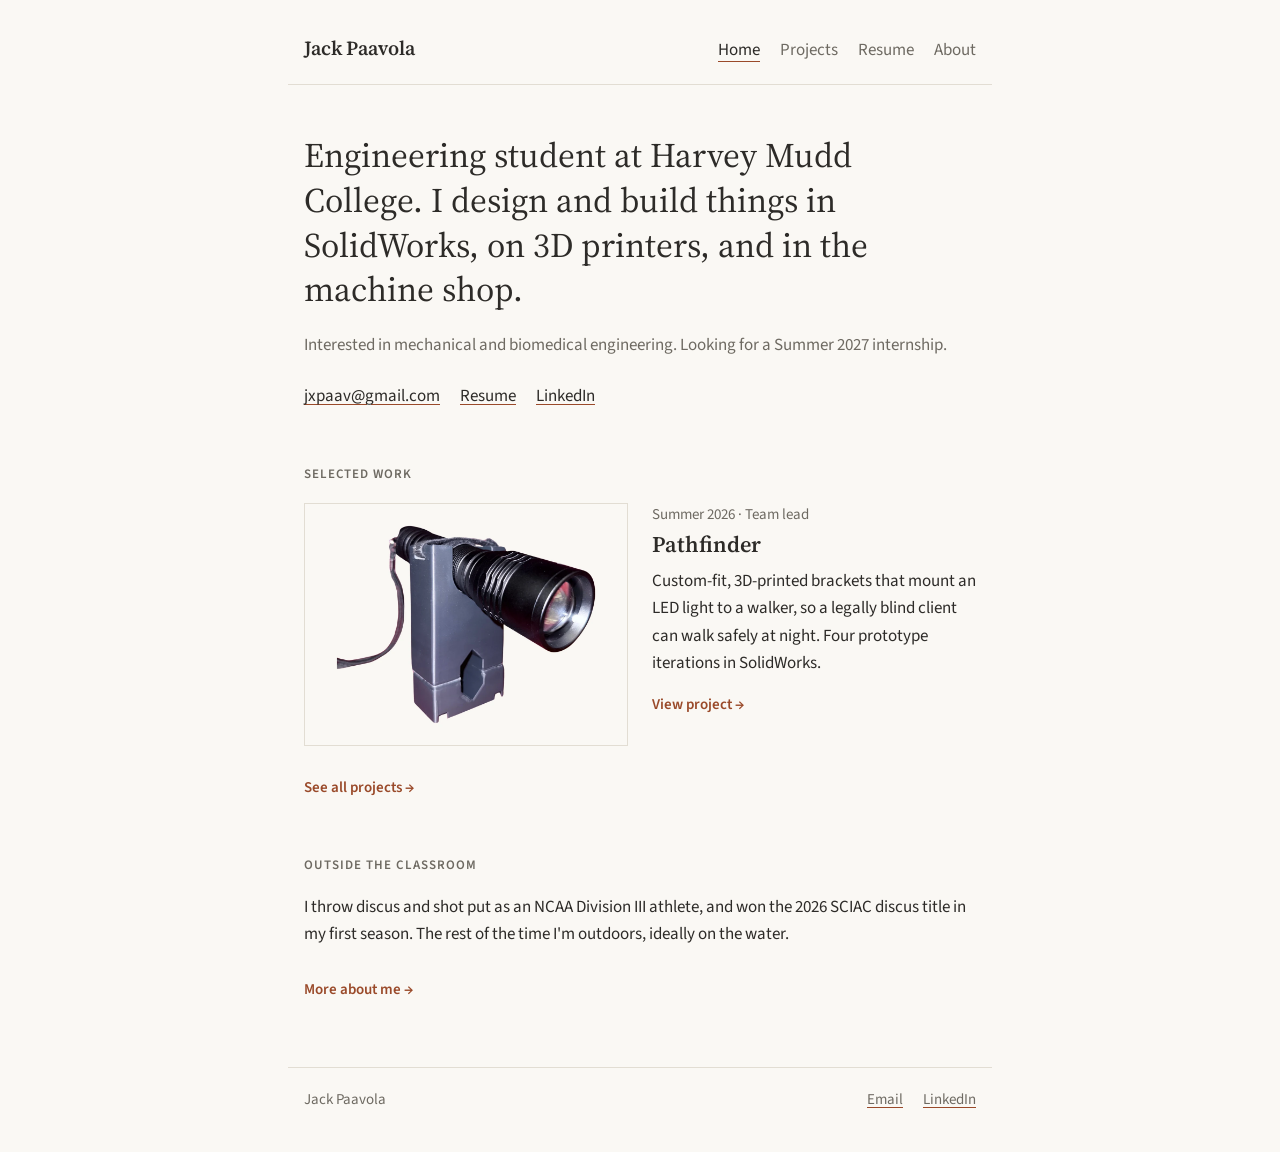
==== public/index.html @ 9d7a4e8f "Serve site from public/ via Cloudflare Workers static assets Co-Authored-By: Claude Opus 5.5 <norepl" ====
<!doctype html>
<html lang="en">
<head>
  <meta charset="utf-8">
  <meta name="viewport" content="width=device-width, initial-scale=1">
  <title>Jack Paavola</title>
  <meta name="description" content="Jack Paavola, engineering student at Harvey Mudd College. Projects, resume, and contact.">
  <link rel="preconnect" href="https://fonts.googleapis.com">
  <link rel="preconnect" href="https://fonts.gstatic.com" crossorigin>
  <link href="https://fonts.googleapis.com/css2?family=Source+Sans+3:ital,wght@0,400;0,600;1,400&family=Source+Serif+4:opsz,wght@8..60,400;8..60,600&display=swap" rel="stylesheet">
  <link rel="stylesheet" href="styles.css">
</head>
<body>
  <header class="site-header wrap">
    <a class="wordmark" href="index.html">Jack Paavola</a>
    <nav class="site-nav">
      <a href="index.html" aria-current="page">Home</a>
      <a href="projects.html">Projects</a>
      <a href="resume.html">Resume</a>
      <a href="about.html">About</a>
    </nav>
  </header>

  <main class="wrap">
    <section class="intro">
      <h1>Engineering student at Harvey Mudd College. I design and build things in SolidWorks, on 3D printers, and in the machine shop.</h1>
      <p class="lede">Interested in mechanical and biomedical engineering. Looking for a Summer 2027 internship.</p>
      <div class="inline-links">
        <a href="mailto:jxpaav@gmail.com">jxpaav@gmail.com</a>
        <a href="resume.html">Resume</a>
        <a href="https://www.linkedin.com/in/jackpaavola">LinkedIn</a>
      </div>
    </section>

    <section class="section">
      <h2 class="label">Selected work</h2>

      <!-- Whole card is clickable: the title link stretches over it (see .card in styles.css) -->
      <article class="feature card">
        <img class="shot" src="assets/pathfinder-photo-mounted.webp" width="1200" height="900" alt="The finished Pathfinder mount: a grey 3D-printed bracket clamping a black flashlight, held in place with a strap">
        <div>
          <p class="meta">Summer 2026 · Team lead</p>
          <h3><a href="projects/pathfinder.html">Pathfinder</a></h3>
          <p>Custom-fit, 3D-printed brackets that mount an LED light to a walker, so a legally blind client can walk safely at night. Four prototype iterations in SolidWorks.</p>
          <p class="more" aria-hidden="true">View project <span class="arrow">&rarr;</span></p>
        </div>
      </article>

      <p class="see-all"><a href="projects.html">See all projects <span class="arrow">&rarr;</span></a></p>
    </section>

    <section class="section">
      <h2 class="label">Outside the classroom</h2>
      <p>I throw discus and shot put as an NCAA Division III athlete, and won the 2026 SCIAC discus title in my first season. The rest of the time I'm outdoors, ideally on the water.</p>
      <p class="see-all"><a href="about.html">More about me <span class="arrow">&rarr;</span></a></p>
    </section>
  </main>

  <footer class="site-footer wrap">
    <span>Jack Paavola</span>
    <span class="links">
      <a href="mailto:jxpaav@gmail.com">Email</a>
      <a href="https://www.linkedin.com/in/jackpaavola">LinkedIn</a>
    </span>
  </footer>
</body>
</html>
---- public/styles.css ----
/* ---------- Tokens ---------- */
:root {
  --bg: #faf8f4;
  --surface: #f2eee7;
  --text: #2d2b28;
  --muted: #6e6a62;
  --rule: #e2ddd3;
  --accent: #9a4a2a;

  --serif: "Source Serif 4", Georgia, "Times New Roman", serif;
  --sans: "Source Sans 3", -apple-system, "Segoe UI", Helvetica, Arial, sans-serif;

  --measure: 44rem;
}

/* ---------- Base ---------- */
*, *::before, *::after { box-sizing: border-box; }

html { -webkit-text-size-adjust: 100%; }

body {
  margin: 0;
  background: var(--bg);
  color: var(--text);
  font-family: var(--sans);
  font-size: 1.0625rem;
  line-height: 1.6;
  -webkit-font-smoothing: antialiased;
}

h1, h2, h3 {
  font-family: var(--serif);
  font-weight: 600;
  line-height: 1.25;
  margin: 0;
}

p { margin: 0 0 1rem; }

a {
  color: inherit;
  text-decoration: underline;
  text-decoration-color: var(--accent);
  text-decoration-thickness: 1px;
  text-underline-offset: 0.2em;
}
a:hover { color: var(--accent); }

img { max-width: 100%; display: block; }

.wrap {
  max-width: var(--measure);
  margin-left: auto;
  margin-right: auto;
  padding-left: 1rem;
  padding-right: 1rem;
}

/* ---------- Header ---------- */
.site-header {
  display: flex;
  flex-wrap: wrap;
  align-items: baseline;
  justify-content: space-between;
  gap: 0.5rem 1.5rem;
  padding-top: 2rem;
  padding-bottom: 1.25rem;
  border-bottom: 1px solid var(--rule);
}

.wordmark {
  font-family: var(--serif);
  font-size: 1.25rem;
  font-weight: 600;
  text-decoration: none;
}
.wordmark:hover { color: var(--text); }

.site-nav { display: flex; gap: 1.25rem; }
.site-nav a {
  text-decoration: none;
  color: var(--muted);
}
.site-nav a:hover { color: var(--text); }
.site-nav a[aria-current="page"] {
  color: var(--text);
  text-decoration: underline;
  text-decoration-color: var(--accent);
  text-underline-offset: 0.35em;
}

/* ---------- Main ---------- */
main { padding-top: 3rem; padding-bottom: 4rem; }

.page-title {
  font-size: 2rem;
  margin-bottom: 0.5rem;
}
.page-sub { color: var(--muted); margin-bottom: 2.5rem; }

.section { margin-top: 3.5rem; }

.label {
  font-family: var(--sans);
  font-size: 0.8125rem;
  font-weight: 600;
  letter-spacing: 0.08em;
  text-transform: uppercase;
  color: var(--muted);
  margin-bottom: 1.25rem;
}

/* ---------- Home ---------- */
.intro h1 {
  font-size: clamp(1.6rem, 4.5vw, 2.15rem);
  font-weight: 400;
  line-height: 1.3;
  max-width: 36rem;
  margin-bottom: 1.25rem;
}
.intro .lede { color: var(--muted); }

.inline-links {
  display: flex;
  flex-wrap: wrap;
  gap: 0.25rem 1.25rem;
  margin-top: 1.5rem;
}

/* ---------- Project rows ---------- */
.project {
  display: grid;
  grid-template-columns: 9rem 1fr;
  gap: 0 1.5rem;
  padding: 1.5rem 0;
  border-top: 1px solid var(--rule);
}
.project:last-child { border-bottom: 1px solid var(--rule); }

.project .when {
  color: var(--muted);
  font-size: 0.9375rem;
  padding-top: 0.2rem;
}
.project h3 { font-size: 1.25rem; margin-bottom: 0.35rem; }
.project h3 a { text-decoration: none; }
.project h3 a:hover { text-decoration: underline; text-decoration-color: var(--accent); }
.project p { margin-bottom: 0.5rem; }
.project .tags { color: var(--muted); font-size: 0.9375rem; margin: 0; }
.project .status {
  display: inline-block;
  font-size: 0.8125rem;
  color: var(--accent);
  margin-left: 0.5rem;
  font-family: var(--sans);
  font-weight: 400;
}

/* Clickable project card (has a write-up page) */
.project.has-page {
  grid-template-columns: 9rem 1fr 9rem;
  position: relative;
  transition: background-color 0.15s ease, box-shadow 0.15s ease;
}
.project.has-page h3 a::after {      /* stretch the title link over the whole card */
  content: "";
  position: absolute;
  inset: 0;
}
.project.has-page:hover {          /* tint bleeds 0.75rem past the text column without shifting layout */
  background: var(--surface);
  box-shadow: -0.75rem 0 0 var(--surface), 0.75rem 0 0 var(--surface);
}
.project.has-page:hover h3 a { text-decoration: underline; text-decoration-color: var(--accent); }
.project.has-page:focus-within { outline: 2px solid var(--accent); outline-offset: -2px; }
.project .more {
  color: var(--accent);
  font-size: 0.9375rem;
  font-weight: 600;
  margin: 0.75rem 0 0;
}
.project .more .arrow { display: inline-block; transition: transform 0.15s ease; }
.project.has-page:hover .more .arrow { transform: translateX(4px); }
.project .thumb {
  width: 100%;
  height: auto;
  aspect-ratio: 4 / 3;
  object-fit: cover;
  border: 1px solid var(--rule);
  align-self: start;
}

@media (max-width: 34rem) {
  .project.has-page { grid-template-columns: 1fr; }
  .project .thumb { order: -1; margin-bottom: 0.75rem; }
  .project { grid-template-columns: 1fr; }
  .project .when { padding-top: 0; margin-bottom: 0.25rem; }
}

/* ---------- Featured project (home) ---------- */
.feature {
  display: grid;
  grid-template-columns: 1fr 1fr;
  gap: 1.5rem;
  align-items: start;
}
.feature h3 { font-size: 1.4rem; margin: 0.25rem 0 0.6rem; }
.feature > a { text-decoration: none; }

/* Clickable featured card on Home */
.card { position: relative; transition: background-color 0.15s ease, box-shadow 0.15s ease; }
.card h3 a { text-decoration: none; }
.card h3 a::after { content: ""; position: absolute; inset: 0; }
.card:hover {
  background: var(--surface);
  box-shadow: 0 0 0 0.75rem var(--surface);
}
.card:hover h3 a { text-decoration: underline; text-decoration-color: var(--accent); }
.card:focus-within { outline: 2px solid var(--accent); outline-offset: 0.75rem; }
.card .more { color: var(--accent); font-size: 0.9375rem; font-weight: 600; margin: 0.75rem 0 0; }
.card .arrow, .see-all .arrow { display: inline-block; transition: transform 0.15s ease; }
.card:hover .more .arrow, .see-all a:hover .arrow { transform: translateX(4px); }

.see-all { margin: 1.75rem 0 0; }
.see-all a { text-decoration: none; color: var(--accent); font-weight: 600; font-size: 0.9375rem; }
.see-all a:hover { text-decoration: underline; }
.feature .meta { color: var(--muted); font-size: 0.9375rem; margin: 0; }

@media (max-width: 34rem) {
  .feature { grid-template-columns: 1fr; }
}

/* ---------- Placeholders (remove as real content arrives) ---------- */
.ph {
  aspect-ratio: 4 / 3;
  background: var(--surface);
  border: 1px solid var(--rule);
  display: flex;
  align-items: center;
  justify-content: center;
  text-align: center;
  padding: 1rem;
  color: var(--muted);
  font-size: 0.875rem;
}
.shot {
  width: 100%;
  height: auto;
  border: 1px solid var(--rule);
}
/* About: photo beside the bio, stacked on phones */
.about-intro {
  display: grid;
  grid-template-columns: 14rem 1fr;
  gap: 2rem;
  align-items: start;
  margin-top: 1.75rem;
}
.portrait {
  width: 100%;
  height: auto;
  aspect-ratio: 4 / 5;
  object-fit: cover;
  border: 1px solid var(--rule);
}
@media (max-width: 34rem) {
  .about-intro { grid-template-columns: 1fr; gap: 1.25rem; }
  .portrait { max-width: 16rem; }
}

.steps {
  display: grid;
  grid-template-columns: 2.5rem 1fr;
  gap: 0.5rem 1rem;
  margin: 0 0 1rem;
}
.steps dt { color: var(--accent); font-weight: 600; }
.steps dd { margin: 0; }

.pair {
  display: grid;
  grid-template-columns: 1fr 1fr;
  gap: 0.75rem;
}

.drawings {
  list-style: none;
  padding: 0;
  margin: 1rem 0 0;
  display: grid;
  grid-template-columns: 1fr 1fr;
  gap: 1rem;
}
.prose .drawings { padding: 0; }
.prose .drawings li { margin: 0; }
.drawings a { display: block; }
.drawings a:hover .shot { border-color: var(--accent); }
.drawings span { display: block; color: var(--muted); font-size: 0.875rem; margin-top: 0.35rem; }
.drawings li:last-child { grid-column: 1 / -1; }

@media (max-width: 34rem) {
  .drawings { grid-template-columns: 1fr; }
}

.iterations {
  list-style: none;
  margin: 0;
  padding: 0;
  display: grid;
  grid-template-columns: repeat(4, 1fr);
  gap: 0.5rem;
}
.iterations li { margin: 0; text-align: center; }
.iterations img { width: 100%; height: auto; }
.iterations span { color: var(--muted); font-size: 0.875rem; }

@media (max-width: 34rem) {
  .iterations { grid-template-columns: repeat(2, 1fr); }
}

.todo {
  border-left: 2px solid var(--accent);
  padding-left: 0.75rem;
  color: var(--muted);
  font-style: italic;
}

/* ---------- Project detail ---------- */
.facts {
  display: grid;
  grid-template-columns: max-content 1fr;
  gap: 0.35rem 1.5rem;
  margin: 0 0 2.5rem;
  padding: 1rem 0;
  border-top: 1px solid var(--rule);
  border-bottom: 1px solid var(--rule);
  font-size: 0.9375rem;
}
.facts dt { color: var(--muted); }
.facts dd { margin: 0; }

.prose h2 { font-size: 1.35rem; margin: 2.5rem 0 0.75rem; }
.prose ul { padding-left: 1.2rem; margin: 0 0 1rem; }
.prose li { margin-bottom: 0.4rem; }
.prose figure { margin: 1.5rem 0; }
.prose figcaption { color: var(--muted); font-size: 0.875rem; margin-top: 0.5rem; }

.back { display: inline-block; margin-bottom: 2rem; color: var(--muted); text-decoration: none; }
.back:hover { color: var(--text); }

/* ---------- Resume ---------- */
.resume-actions {
  display: flex;
  flex-wrap: wrap;
  align-items: center;
  justify-content: space-between;
  gap: 1rem;
  margin-bottom: 2.5rem;
}
.resume-actions .updated { color: var(--muted); font-size: 0.9375rem; margin: 0; }

.button {
  display: inline-block;
  padding: 0.5rem 1rem;
  border: 1px solid var(--text);
  text-decoration: none;
  font-size: 0.9375rem;
}
.button:hover { background: var(--text); color: var(--bg); }

.resume {
  background: #fff;
  border: 1px solid var(--rule);
  padding: 2.5rem 2.25rem;
  font-size: 0.9375rem;
  line-height: 1.5;
}
.resume header { text-align: center; margin-bottom: 1.5rem; }
.resume header h1 { font-size: 1.6rem; letter-spacing: 0.02em; margin-bottom: 0.25rem; }
.resume header p { margin: 0; color: var(--muted); }

.resume h2 {
  font-family: var(--sans);
  font-size: 0.8125rem;
  font-weight: 600;
  letter-spacing: 0.08em;
  text-transform: uppercase;
  padding-bottom: 0.3rem;
  border-bottom: 1px solid var(--text);
  margin: 1.75rem 0 0.75rem;
}
.resume section:first-of-type h2 { margin-top: 0; }

.entry { margin-bottom: 0.9rem; }
.entry-head {
  display: flex;
  flex-wrap: wrap;
  justify-content: space-between;
  gap: 0 1rem;
}
.entry-head strong { font-weight: 600; }
.entry-head .date { color: var(--muted); white-space: nowrap; }
.entry .sub { font-style: italic; color: var(--muted); margin: 0.1rem 0 0.2rem; }
.resume ul { margin: 0.2rem 0 0; padding-left: 1.1rem; }
.resume li { margin-bottom: 0.15rem; }

@media (max-width: 34rem) {
  .resume { padding: 1.5rem 1.1rem; }
}

/* ---------- Footer ---------- */
.site-footer {
  border-top: 1px solid var(--rule);
  padding-top: 1.25rem;
  padding-bottom: 2.5rem;
  color: var(--muted);
  font-size: 0.9375rem;
  display: flex;
  flex-wrap: wrap;
  justify-content: space-between;
  gap: 0.5rem 1.5rem;
}
.site-footer .links { display: flex; gap: 1.25rem; }

/* ---------- Print (resume page prints cleanly) ---------- */
@media print {
  body { background: #fff; font-size: 11pt; }
  .site-header, .site-footer, .resume-actions, .page-title, .page-sub { display: none; }
  main { padding: 0; }
  .resume { border: 0; padding: 0; }
  a { text-decoration: none; }
}
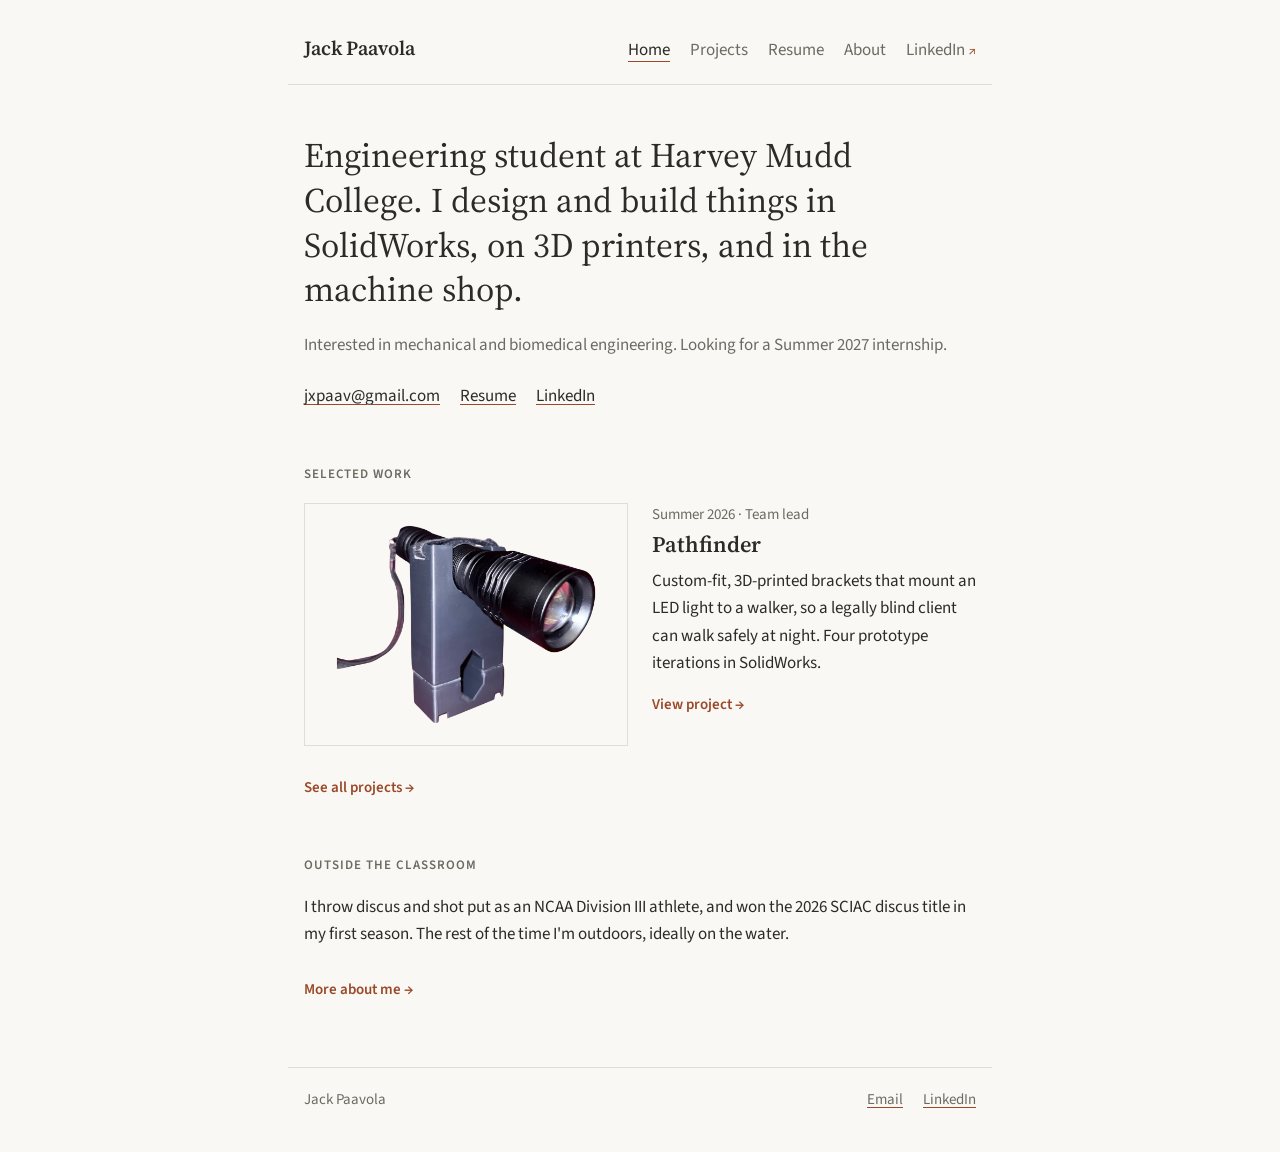
==== commit decdd588: "Nav: add LinkedIn link Co-Authored-By: Claude Opus 5.5 <noreply@anthropic.com>" ====
--- a/public/index.html
+++ b/public/index.html
@@ -18,6 +18,7 @@
       <a href="projects.html">Projects</a>
       <a href="resume.html">Resume</a>
       <a href="about.html">About</a>
+      <a class="nav-ext" href="https://www.linkedin.com/in/jackpaavola" target="_blank" rel="noopener">LinkedIn <span aria-hidden="true">&#8599;</span></a>
     </nav>
   </header>
 
--- a/public/styles.css
+++ b/public/styles.css
@@ -430,3 +430,9 @@
   .resume { border: 0; padding: 0; }
   a { text-decoration: none; }
 }
+
+/* External link in the nav (LinkedIn) */
+.site-nav .nav-ext span { font-size: 0.8em; color: var(--accent); }
+@media (max-width: 26rem) {
+  .site-nav { gap: 0.9rem; }
+}
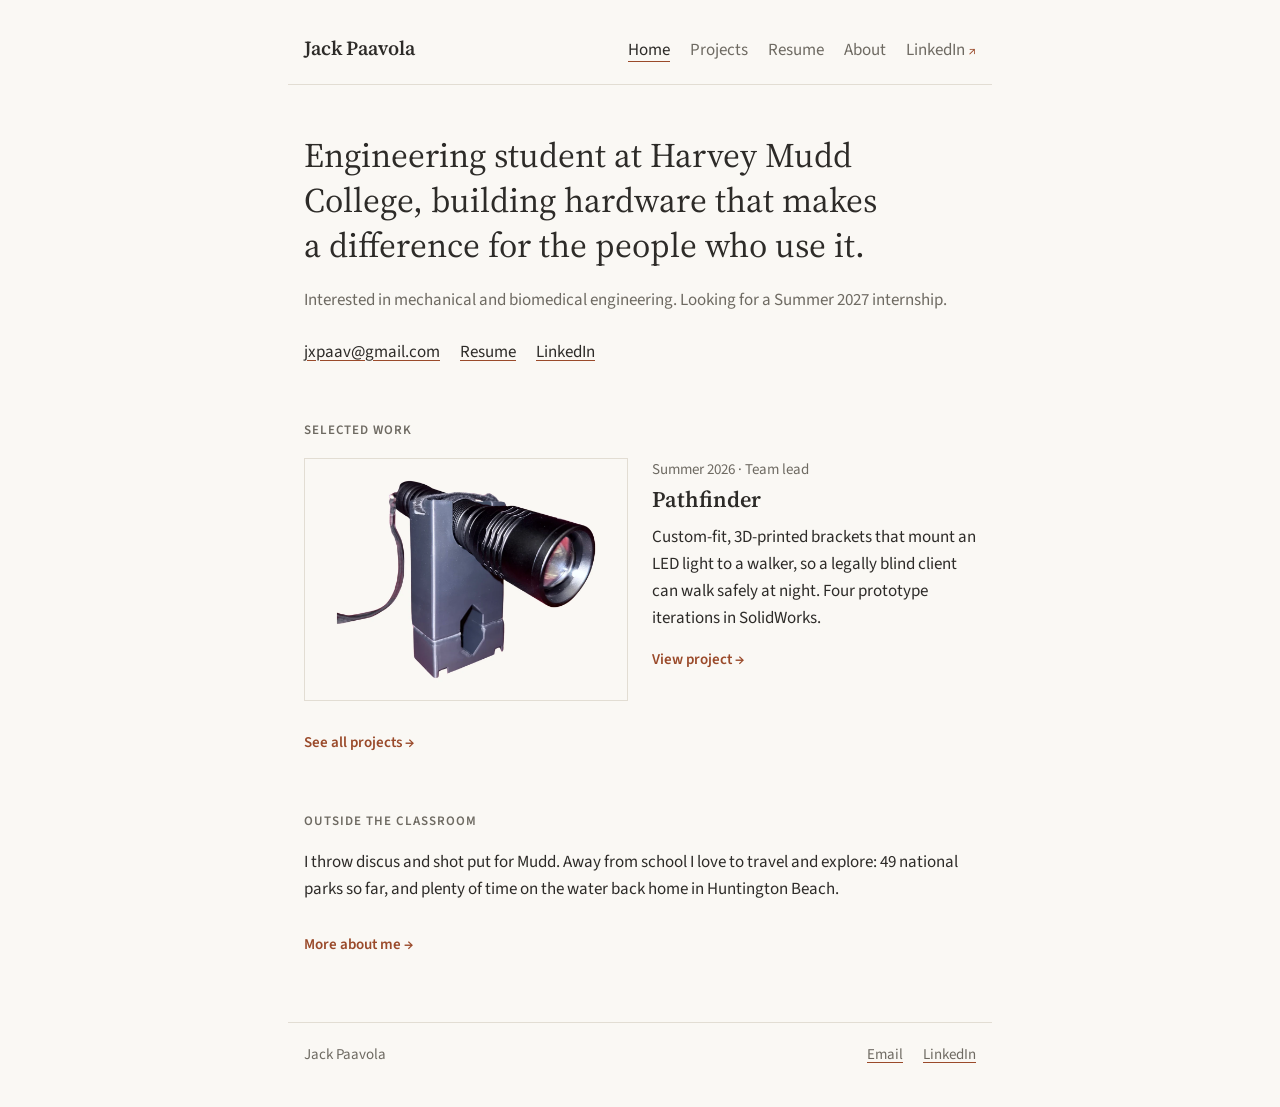
==== commit b946fa11: "Polish home page: new headline, balanced wrap, updated outside section Co-Authored-By: Claude Opus 5" ====
--- a/public/index.html
+++ b/public/index.html
@@ -24,7 +24,7 @@
 
   <main class="wrap">
     <section class="intro">
-      <h1>Engineering student at Harvey Mudd College. I design and build things in SolidWorks, on 3D printers, and in the machine shop.</h1>
+      <h1>Engineering student at Harvey Mudd College, building hardware that makes a difference for the people who use it.</h1>
       <p class="lede">Interested in mechanical and biomedical engineering. Looking for a Summer 2027 internship.</p>
       <div class="inline-links">
         <a href="mailto:jxpaav@gmail.com">jxpaav@gmail.com</a>
@@ -52,7 +52,7 @@
 
     <section class="section">
       <h2 class="label">Outside the classroom</h2>
-      <p>I throw discus and shot put as an NCAA Division III athlete, and won the 2026 SCIAC discus title in my first season. The rest of the time I'm outdoors, ideally on the water.</p>
+      <p>I throw discus and shot put for Mudd. Away from school I love to travel and explore: 49 national parks so far, and plenty of time on the water back home in Huntington Beach.</p>
       <p class="see-all"><a href="about.html">More about me <span class="arrow">&rarr;</span></a></p>
     </section>
   </main>
--- a/public/styles.css
+++ b/public/styles.css
@@ -117,6 +117,7 @@
   line-height: 1.3;
   max-width: 36rem;
   margin-bottom: 1.25rem;
+  text-wrap: balance;
 }
 .intro .lede { color: var(--muted); }
 
@@ -268,6 +269,21 @@
   .portrait { max-width: 16rem; }
 }
 
+/* About page: photo beside a paragraph; .flip puts the photo on the right */
+.photo-section {
+  display: grid;
+  grid-template-columns: 14rem 1fr;
+  gap: 2rem;
+  align-items: start;
+  margin-top: 1rem;
+}
+.photo-section.flip { grid-template-columns: 1fr 14rem; }
+.photo-section.flip .portrait { order: 2; }
+@media (max-width: 34rem) {
+  .photo-section, .photo-section.flip { grid-template-columns: 1fr; gap: 1.25rem; }
+  .photo-section.flip .portrait { order: 0; }
+}
+
 .steps {
   display: grid;
   grid-template-columns: 2.5rem 1fr;
@@ -394,10 +410,12 @@
 .entry { margin-bottom: 0.9rem; }
 .entry-head {
   display: flex;
-  flex-wrap: wrap;
+  flex-wrap: nowrap;
   justify-content: space-between;
+  align-items: baseline;
   gap: 0 1rem;
 }
+.entry-head > :first-child { flex: 1 1 auto; min-width: 0; }
 .entry-head strong { font-weight: 600; }
 .entry-head .date { color: var(--muted); white-space: nowrap; }
 .entry .sub { font-style: italic; color: var(--muted); margin: 0.1rem 0 0.2rem; }
